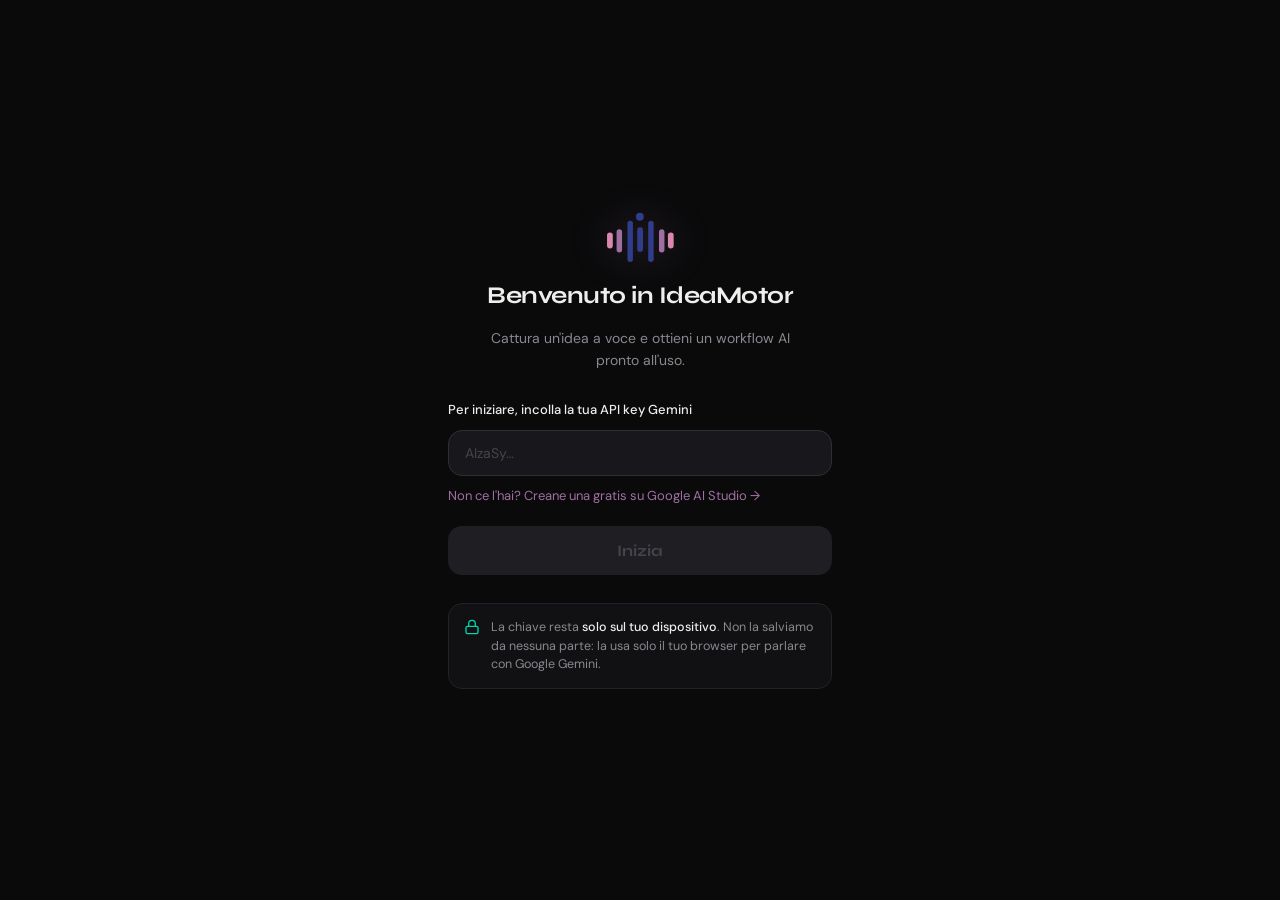
==== index.html @ ac47912d "feat: razionale app nell'empty-state della lista + bump v12 Empty-state: "Trasforma un'idea in un wo" ====
<!DOCTYPE html>
<html lang="it">
<head>
  <meta charset="UTF-8">
  <meta name="viewport" content="width=device-width, initial-scale=1.0, maximum-scale=1.0, user-scalable=no, viewport-fit=cover">
  <meta name="theme-color" content="#0A0A0B">
  <title>IdeaMotor</title>

  <!-- PWA -->
  <link rel="manifest" href="manifest.json">
  <meta name="apple-mobile-web-app-capable" content="yes">
  <meta name="apple-mobile-web-app-status-bar-style" content="black-translucent">
  <meta name="apple-mobile-web-app-title" content="IdeaMotor">
  <link rel="apple-touch-icon" href="icons/apple-touch-icon.png">

  <!-- Fonts -->
  <link rel="preconnect" href="https://fonts.googleapis.com">
  <link rel="preconnect" href="https://fonts.gstatic.com" crossorigin>
  <link href="https://fonts.googleapis.com/css2?family=Syne:wght@500;700;800&family=DM+Sans:opsz,wght@9..40,300;9..40,400;9..40,500&display=swap" rel="stylesheet">

  <link rel="stylesheet" href="css/style.css">
</head>
<body>
  <div id="app">

    <!-- ─── VIEW: BENVENUTO (primo accesso) ─── -->
    <div id="view-welcome" class="view">
      <div class="welcome-screen">
        <div class="welcome-hero">
          <svg class="welcome-logo" width="68" height="52" viewBox="20 60 472 360" fill="none">
            <circle cx="255.1" cy="99.2" r="27.3" fill="#303d8b"/>
            <g stroke-linecap="round">
              <line x1="256.8" y1="192.3" x2="256.8" y2="322.6" stroke="#303d8b" stroke-width="40"/>
              <line x1="187.9" y1="145.4" x2="187.9" y2="393.8" stroke="#303d8b" stroke-width="38"/>
              <line x1="112.5" y1="205.1" x2="112.5" y2="328.7" stroke="#a06fa2" stroke-width="38"/>
              <line x1="47.2"  y1="229.6" x2="47.2"  y2="299"   stroke="#d888ae" stroke-width="40"/>
              <line x1="331.8" y1="145.4" x2="331.8" y2="393.8" stroke="#303d8b" stroke-width="38"/>
              <line x1="406.8" y1="205.1" x2="406.8" y2="328.7" stroke="#a06fa2" stroke-width="38"/>
              <line x1="469.7" y1="229.6" x2="469.7" y2="299"   stroke="#d888ae" stroke-width="40"/>
            </g>
          </svg>
          <h1 class="welcome-title">Benvenuto in IdeaMotor</h1>
          <p class="welcome-sub">Cattura un'idea a voce e ottieni un workflow AI pronto all'uso.</p>
        </div>

        <div class="welcome-form">
          <label class="welcome-label" for="welcome-key">Per iniziare, incolla la tua API key Gemini</label>
          <input type="text" id="welcome-key" class="welcome-input" placeholder="AIzaSy…" autocomplete="off" spellcheck="false" autocapitalize="off">
          <a class="welcome-link" href="https://aistudio.google.com/app/apikey" target="_blank" rel="noopener">Non ce l'hai? Creane una gratis su Google AI Studio →</a>
          <button class="welcome-btn" id="btn-welcome-start" disabled>Inizia</button>
        </div>

        <div class="welcome-safety">
          <svg class="welcome-safety-icon" width="16" height="16" viewBox="0 0 24 24" fill="none" stroke="currentColor" stroke-width="2">
            <rect x="3" y="11" width="18" height="11" rx="2"/>
            <path d="M7 11V7a5 5 0 0 1 10 0v4"/>
          </svg>
          <p>La chiave resta <strong>solo sul tuo dispositivo</strong>. Non la salviamo da nessuna parte: la usa solo il tuo browser per parlare con Google Gemini.</p>
        </div>
      </div>
    </div>

    <!-- ─── VIEW: LISTA PROGETTI ─── -->
    <div id="view-list" class="view active">
      <header class="app-header">
        <div class="logo">
          <svg class="logo-icon" width="30" height="23" viewBox="20 60 472 360" fill="none">
            <circle cx="255.1" cy="99.2" r="27.3" fill="#303d8b"/>
            <g stroke-linecap="round">
              <line x1="256.8" y1="192.3" x2="256.8" y2="322.6" stroke="#303d8b" stroke-width="40"/>
              <line x1="187.9" y1="145.4" x2="187.9" y2="393.8" stroke="#303d8b" stroke-width="38"/>
              <line x1="112.5" y1="205.1" x2="112.5" y2="328.7" stroke="#a06fa2" stroke-width="38"/>
              <line x1="47.2"  y1="229.6" x2="47.2"  y2="299"   stroke="#d888ae" stroke-width="40"/>
              <line x1="331.8" y1="145.4" x2="331.8" y2="393.8" stroke="#303d8b" stroke-width="38"/>
              <line x1="406.8" y1="205.1" x2="406.8" y2="328.7" stroke="#a06fa2" stroke-width="38"/>
              <line x1="469.7" y1="229.6" x2="469.7" y2="299"   stroke="#d888ae" stroke-width="40"/>
            </g>
          </svg>
          <span class="logo-text">IdeaMotor</span>
        </div>
        <button class="api-chip" id="btn-settings" aria-label="API service">API service</button>
      </header>

      <main class="project-list" id="project-list">
        <div class="empty-state" id="empty-state">
          <div class="empty-pulse"></div>
          <p class="empty-title">Trasforma un'idea in un workflow AI</p>
          <p class="empty-sub">Dettala col microfono o scrivila con la matita: al resto pensa IdeaMotor.</p>
        </div>
      </main>

      <button class="fab fab-write" id="btn-write" aria-label="Scrivi un'idea">
        <svg width="24" height="24" viewBox="0 0 24 24" fill="none" stroke="currentColor" stroke-width="2">
          <path d="M12 20h9"/>
          <path d="M16.5 3.5a2.12 2.12 0 0 1 3 3L7 19l-4 1 1-4 12.5-12.5z"/>
        </svg>
      </button>
      <button class="fab" id="btn-capture" aria-label="Cattura idea">
        <svg width="26" height="26" viewBox="0 0 24 24" fill="none" stroke="currentColor" stroke-width="2">
          <path d="M12 1a3 3 0 0 0-3 3v8a3 3 0 0 0 6 0V4a3 3 0 0 0-3-3z"/>
          <path d="M19 10v2a7 7 0 0 1-14 0v-2"/>
          <line x1="12" y1="19" x2="12" y2="23"/>
          <line x1="8" y1="23" x2="16" y2="23"/>
        </svg>
      </button>
    </div>

    <!-- ─── VIEW: CATTURA ─── -->
    <div id="view-capture" class="view">
      <div class="capture-screen">
        <button class="close-capture-btn" id="btn-capture-close" aria-label="Chiudi">
          <svg width="18" height="18" viewBox="0 0 24 24" fill="none" stroke="currentColor" stroke-width="2">
            <line x1="18" y1="6" x2="6" y2="18"/><line x1="6" y1="6" x2="18" y2="18"/>
          </svg>
        </button>

        <div class="capture-top">
          <span class="capture-status" id="capture-status">In ascolto</span>
          <span class="capture-dot" id="capture-dot"></span>
        </div>

        <canvas id="waveform" class="waveform"></canvas>

        <p class="transcript" id="transcript-display">Inizia a parlare…</p>

        <button class="stop-btn" id="btn-stop-capture">
          <svg width="18" height="18" viewBox="0 0 24 24" fill="currentColor">
            <rect x="3" y="3" width="18" height="18" rx="3"/>
          </svg>
          Elabora idea
        </button>
      </div>
    </div>

    <!-- ─── VIEW: DETTAGLIO PROGETTO ─── -->
    <div id="view-detail" class="view">
      <header class="detail-header">
        <button class="icon-btn" id="btn-detail-back" aria-label="Indietro">
          <svg width="20" height="20" viewBox="0 0 24 24" fill="none" stroke="currentColor" stroke-width="2">
            <polyline points="15 18 9 12 15 6"/>
          </svg>
        </button>
        <span class="archetype-chip" id="detail-archetype-chip"></span>
        <button class="icon-btn danger" id="btn-delete-project" aria-label="Elimina progetto">
          <svg width="18" height="18" viewBox="0 0 24 24" fill="none" stroke="currentColor" stroke-width="1.8">
            <polyline points="3 6 5 6 21 6"/>
            <path d="M19 6l-1 14H6L5 6"/>
            <path d="M10 11v6"/><path d="M14 11v6"/>
            <path d="M9 6V4h6v2"/>
          </svg>
        </button>
      </header>
      <div class="detail-content" id="detail-content"></div>
    </div>

    <!-- ─── VIEW: SCRIVI IDEA ─── -->
    <div id="view-write" class="view">
      <header class="detail-header">
        <button class="icon-btn" id="btn-write-back" aria-label="Indietro">
          <svg width="20" height="20" viewBox="0 0 24 24" fill="none" stroke="currentColor" stroke-width="2">
            <polyline points="15 18 9 12 15 6"/>
          </svg>
        </button>
        <span class="write-title">Scrivi un'idea</span>
        <span style="width:38px"></span>
      </header>
      <div class="write-screen">
        <textarea id="write-input" class="write-input" placeholder="Descrivi la tua idea — anche solo qualche riga." rows="6"></textarea>
        <button class="save-btn" id="btn-write-process" disabled>Elabora idea</button>
      </div>
    </div>

    <!-- Processing overlay (globale: voce + testo) -->
    <div class="processing-overlay" id="processing-overlay">
      <div class="processing-inner">
        <div class="spinner"></div>
        <p>IdeaMotor sta elaborando…</p>
      </div>
    </div>

    <!-- ─── SETTINGS DRAWER ─── -->
    <div class="drawer-overlay" id="drawer-overlay"></div>
    <div class="settings-drawer" id="settings-drawer">
      <div class="drawer-handle"></div>
      <h2 class="drawer-title">Impostazioni</h2>

      <div class="settings-section">
        <h3 class="settings-section-title">API Keys</h3>
        <p class="settings-note">Le chiavi sono salvate <strong>solo localmente</strong> sul tuo dispositivo: non le salviamo da nessuna parte, le usa solo il tuo browser per parlare con i servizi AI.</p>
        <p class="settings-note">Il <strong>motore</strong> che interpreta le idee è <strong>Gemini</strong>. La possibilità di scegliere quale modello fa da motore (Claude, GPT, Perplexity) arriva a breve.</p>

        <div class="api-key-field">
          <label for="key-gemini">Gemini <span class="engine-badge">Motore</span></label>
          <div class="key-wrap">
            <input type="password" id="key-gemini" placeholder="AIzaSy…" autocomplete="off" spellcheck="false">
            <button class="show-key-btn" data-target="key-gemini" aria-label="Mostra/nascondi">
              <svg width="16" height="16" viewBox="0 0 24 24" fill="none" stroke="currentColor" stroke-width="2">
                <path d="M1 12s4-8 11-8 11 8 11 8-4 8-11 8-11-8-11-8z"/><circle cx="12" cy="12" r="3"/>
              </svg>
            </button>
          </div>
        </div>

        <div class="api-key-field">
          <label for="key-claude">Claude (Anthropic)</label>
          <div class="key-wrap">
            <input type="password" id="key-claude" placeholder="sk-ant-…" autocomplete="off" spellcheck="false">
            <button class="show-key-btn" data-target="key-claude" aria-label="Mostra/nascondi">
              <svg width="16" height="16" viewBox="0 0 24 24" fill="none" stroke="currentColor" stroke-width="2">
                <path d="M1 12s4-8 11-8 11 8 11 8-4 8-11 8-11-8-11-8z"/><circle cx="12" cy="12" r="3"/>
              </svg>
            </button>
          </div>
        </div>

        <div class="api-key-field">
          <label for="key-openai">OpenAI</label>
          <div class="key-wrap">
            <input type="password" id="key-openai" placeholder="sk-…" autocomplete="off" spellcheck="false">
            <button class="show-key-btn" data-target="key-openai" aria-label="Mostra/nascondi">
              <svg width="16" height="16" viewBox="0 0 24 24" fill="none" stroke="currentColor" stroke-width="2">
                <path d="M1 12s4-8 11-8 11 8 11 8-4 8-11 8-11-8-11-8z"/><circle cx="12" cy="12" r="3"/>
              </svg>
            </button>
          </div>
        </div>

        <div class="api-key-field">
          <label for="key-perplexity">Perplexity</label>
          <div class="key-wrap">
            <input type="password" id="key-perplexity" placeholder="pplx-…" autocomplete="off" spellcheck="false">
            <button class="show-key-btn" data-target="key-perplexity" aria-label="Mostra/nascondi">
              <svg width="16" height="16" viewBox="0 0 24 24" fill="none" stroke="currentColor" stroke-width="2">
                <path d="M1 12s4-8 11-8 11 8 11 8-4 8-11 8-11-8-11-8z"/><circle cx="12" cy="12" r="3"/>
              </svg>
            </button>
          </div>
        </div>

        <button class="save-btn" id="btn-save-keys">Salva</button>
      </div>

      <div class="settings-section">
        <h3 class="settings-section-title">Backup dello storico</h3>
        <p class="settings-note">I tuoi progetti restano <strong>solo sul dispositivo</strong>. Esporta un backup prima di reinstallare l'app o cambiare device, poi reimportalo per ripristinare lo storico.</p>
        <div style="display:flex; gap:10px;">
          <button class="save-btn" id="btn-export" style="flex:1">Esporta storico</button>
          <button class="save-btn" id="btn-import" style="flex:1">Importa storico</button>
        </div>
        <input type="file" id="import-file" accept="application/json,.json" hidden>
      </div>

      <div class="settings-section">
        <h3 class="settings-section-title">App</h3>
        <p class="settings-note settings-version">IdeaMotor v1.0 · HUB09 AI Lab · 2025</p>
      </div>
    </div>

  </div><!-- #app -->

  <script type="module" src="js/app.js"></script>
</body>
</html>
---- css/style.css ----
/* ── IdeaMotor Design System ── */
:root {
  --bg:        #0A0A0B;
  --surface:   #111113;
  --surface-2: #18181C;
  --surface-3: #1E1E23;
  --border:    #222228;
  --border-2:  #2E2E36;

  --accent:    #a06fa2;
  --accent-lo: rgba(160, 111, 162, 0.12);
  --accent-glow: rgba(160, 111, 162, 0.28);
  --accent-gradient: linear-gradient(135deg, #303d8b 0%, #a06fa2 100%);
  --success:   #00D4AA;
  --success-lo: rgba(0, 212, 170, 0.12);

  --text-1:    #EEEEED;
  --text-2:    #88888F;
  --text-3:    #44444A;

  --radius-sm: 8px;
  --radius-md: 14px;
  --radius-lg: 20px;
  --radius-xl: 28px;

  --font-display: 'Syne', system-ui, sans-serif;
  --font-body:    'DM Sans', system-ui, sans-serif;

  --safe-top:    env(safe-area-inset-top, 0px);
  --safe-bottom: env(safe-area-inset-bottom, 0px);
}

/* ── Reset ── */
*, *::before, *::after { box-sizing: border-box; margin: 0; padding: 0; }
html, body, #app { height: 100%; width: 100%; touch-action: manipulation; }

body {
  background: var(--bg);
  color: var(--text-1);
  font-family: var(--font-body);
  font-size: 15px;
  line-height: 1.55;
  -webkit-font-smoothing: antialiased;
  overflow: hidden;
}

/* ── Views ── */
.view {
  position: fixed;
  inset: 0;
  display: none;
  flex-direction: column;
  background: var(--bg);
  transform: translateX(100%);
  transition: transform 0.3s cubic-bezier(0.4, 0, 0.2, 1);
}
.view.active {
  display: flex;
  transform: translateX(0);
}

/* ── Welcome / Onboarding (primo accesso) ── */
.welcome-screen {
  flex: 1;
  overflow-y: auto;
  display: flex;
  flex-direction: column;
  justify-content: center;
  gap: 28px;
  width: 100%;
  max-width: 440px;
  margin: 0 auto;
  padding: calc(var(--safe-top) + 32px) 28px calc(var(--safe-bottom) + 32px);
}
.welcome-hero {
  display: flex;
  flex-direction: column;
  align-items: center;
  text-align: center;
  gap: 14px;
}
.welcome-logo { filter: drop-shadow(0 0 18px var(--accent-glow)); }
.welcome-title {
  font-family: var(--font-display);
  font-size: 24px;
  font-weight: 700;
  letter-spacing: -0.5px;
  color: var(--text-1);
}
.welcome-sub {
  font-size: 14px;
  color: var(--text-2);
  line-height: 1.55;
  max-width: 32ch;
}
.welcome-form { display: flex; flex-direction: column; }
.welcome-label {
  font-size: 13px;
  font-weight: 500;
  color: var(--text-1);
  margin-bottom: 10px;
}
.welcome-input {
  background: var(--surface-2);
  border: 1px solid var(--border-2);
  border-radius: var(--radius-md);
  padding: 14px 16px;
  color: var(--text-1);
  font-family: 'SF Mono', 'Fira Code', monospace;
  font-size: 14px;
  outline: none;
  transition: border-color 0.15s;
}
.welcome-input:focus { border-color: var(--accent); }
.welcome-input::placeholder { color: var(--text-3); font-family: var(--font-body); }
.welcome-link {
  font-size: 13px;
  color: var(--accent);
  text-decoration: none;
  margin-top: 10px;
  align-self: flex-start;
}
.welcome-btn {
  width: 100%;
  padding: 15px;
  background: var(--accent-gradient);
  border: none;
  border-radius: var(--radius-md);
  color: white;
  font-family: var(--font-display);
  font-size: 16px;
  font-weight: 700;
  cursor: pointer;
  margin-top: 20px;
  transition: opacity 0.15s, transform 0.1s;
  box-shadow: 0 4px 16px var(--accent-glow);
}
.welcome-btn:active { transform: scale(0.98); }
.welcome-btn:disabled {
  background: var(--surface-3);
  color: var(--text-3);
  cursor: not-allowed;
  box-shadow: none;
}
.welcome-safety {
  display: flex;
  gap: 11px;
  align-items: flex-start;
  background: var(--surface);
  border: 1px solid var(--border);
  border-radius: var(--radius-md);
  padding: 14px 15px;
}
.welcome-safety-icon { color: var(--success); flex-shrink: 0; margin-top: 1px; }
.welcome-safety p {
  font-size: 12.5px;
  color: var(--text-2);
  line-height: 1.5;
}
.welcome-safety strong { color: var(--text-1); font-weight: 500; }

/* ── Header actions (write + settings) ── */
.header-actions { display: flex; align-items: center; gap: 8px; }

/* ── Scrivi idea ── */
.write-title {
  font-family: var(--font-display);
  font-size: 16px;
  font-weight: 700;
  color: var(--text-1);
}
.write-screen {
  flex: 1;
  display: flex;
  flex-direction: column;
  gap: 14px;
  padding: 16px 20px calc(var(--safe-bottom) + 24px);
}
.write-input {
  flex: 1;
  min-height: 160px;
  background: var(--surface-2);
  border: 1px solid var(--border-2);
  border-radius: var(--radius-md);
  padding: 16px;
  color: var(--text-1);
  font-family: var(--font-body);
  font-size: 16px;
  line-height: 1.55;
  resize: none;
  outline: none;
  transition: border-color 0.15s;
}
.write-input:focus { border-color: var(--accent); }
.write-input::placeholder { color: var(--text-3); }

/* Disabled primary button (shared: welcome + write) — neutral grey, not faded orange */
.save-btn:disabled {
  background: var(--surface-3);
  color: var(--text-3);
  cursor: not-allowed;
  box-shadow: none;
}

/* ── App Header ── */
.app-header {
  display: flex;
  align-items: center;
  justify-content: space-between;
  padding: calc(var(--safe-top) + 16px) 20px 16px;
  border-bottom: 1px solid var(--border);
  flex-shrink: 0;
}
.logo {
  display: flex;
  align-items: center;
  gap: 9px;
}
.logo-text {
  font-family: var(--font-display);
  font-size: 18px;
  font-weight: 700;
  letter-spacing: -0.3px;
  color: var(--text-1);
}
.icon-btn {
  width: 38px;
  height: 38px;
  display: flex;
  align-items: center;
  justify-content: center;
  background: var(--surface-2);
  border: 1px solid var(--border);
  border-radius: var(--radius-sm);
  color: var(--text-2);
  cursor: pointer;
  transition: background 0.15s, color 0.15s;
  flex-shrink: 0;
}
.icon-btn:hover { background: var(--surface-3); color: var(--text-1); }
.icon-btn.danger:hover { color: #EF4444; border-color: rgba(239, 68, 68, 0.4); }

/* ── Project List ── */
.project-list {
  flex: 1;
  overflow-y: auto;
  padding: 16px 16px calc(var(--safe-bottom) + 90px);
  display: flex;
  flex-direction: column;
  gap: 10px;
}
.project-list::-webkit-scrollbar { display: none; }

/* ── Empty State ── */
.empty-state {
  flex: 1;
  display: flex;
  flex-direction: column;
  align-items: center;
  justify-content: center;
  gap: 12px;
  padding: 40px 20px;
}
.empty-pulse {
  width: 56px;
  height: 56px;
  border-radius: 50%;
  background: var(--accent-lo);
  border: 1.5px solid var(--accent-glow);
  position: relative;
  animation: pulse-ring 2.5s ease-in-out infinite;
}
.empty-pulse::after {
  content: '';
  position: absolute;
  inset: 14px;
  background: var(--accent);
  border-radius: 50%;
  opacity: 0.8;
}
@keyframes pulse-ring {
  0%, 100% { transform: scale(1); opacity: 1; }
  50% { transform: scale(1.1); opacity: 0.7; }
}
.empty-title {
  font-family: var(--font-display);
  font-size: 17px;
  font-weight: 700;
  color: var(--text-1);
}
.empty-sub {
  font-size: 14px;
  color: var(--text-2);
}

/* ── Project Card ── */
.project-card {
  background: var(--surface);
  border: 1px solid var(--border);
  border-radius: var(--radius-md);
  padding: 16px;
  cursor: pointer;
  transition: background 0.15s, border-color 0.15s, transform 0.1s;
  -webkit-tap-highlight-color: transparent;
}
.project-card:active { transform: scale(0.98); background: var(--surface-2); }

.card-top {
  display: flex;
  align-items: center;
  justify-content: space-between;
  margin-bottom: 10px;
}
.card-date {
  font-size: 12px;
  color: var(--text-3);
}
.card-title {
  font-family: var(--font-display);
  font-size: 17px;
  font-weight: 700;
  color: var(--text-1);
  margin-bottom: 6px;
  line-height: 1.25;
}
.card-sintesi {
  font-size: 13px;
  color: var(--text-2);
  line-height: 1.5;
  display: -webkit-box;
  -webkit-line-clamp: 2;
  -webkit-box-orient: vertical;
  overflow: hidden;
  margin-bottom: 12px;
}
.card-bottom {
  display: flex;
  align-items: center;
  justify-content: space-between;
}
.card-steps {
  font-size: 12px;
  color: var(--text-3);
}
.card-rating {
  font-size: 12px;
  font-weight: 500;
}

/* ── Archetype Chip ── */
.archetype-chip {
  display: inline-flex;
  align-items: center;
  padding: 3px 10px;
  border-radius: 20px;
  font-size: 11px;
  font-weight: 600;
  letter-spacing: 0.3px;
  text-transform: uppercase;
  border: 1px solid transparent;
}

/* ── FAB ── */
.fab {
  position: fixed;
  bottom: calc(var(--safe-bottom) + 24px);
  right: 24px;
  width: 62px;
  height: 62px;
  border-radius: 50%;
  background: var(--accent-gradient);
  border: none;
  color: white;
  display: flex;
  align-items: center;
  justify-content: center;
  cursor: pointer;
  box-shadow: 0 4px 24px var(--accent-glow), 0 2px 8px rgba(0,0,0,0.4);
  transition: transform 0.15s, box-shadow 0.15s;
  -webkit-tap-highlight-color: transparent;
}
.fab:active { transform: scale(0.92); box-shadow: 0 2px 12px var(--accent-glow); }
/* Secondary FAB (scrivi) — same treatment as the mic, placed to its left */
.fab-write { right: calc(24px + 62px + 16px); }

/* ── API service chip (header) ── */
.api-chip {
  background: var(--accent-gradient);
  color: white;
  border: none;
  border-radius: var(--radius-sm);
  padding: 9px 15px;
  font-family: var(--font-body);
  font-size: 13px;
  font-weight: 500;
  letter-spacing: 0.2px;
  cursor: pointer;
  flex-shrink: 0;
  -webkit-tap-highlight-color: transparent;
  transition: transform 0.1s;
}
.api-chip:active { transform: scale(0.96); }

/* ── Copia prompt ── */
.copy-prompt-btn {
  margin-top: 10px;
  background: var(--surface-2);
  border: 1px solid var(--border-2);
  border-radius: var(--radius-sm);
  color: var(--text-2);
  font-family: var(--font-body);
  font-size: 12.5px;
  padding: 7px 13px;
  cursor: pointer;
  -webkit-tap-highlight-color: transparent;
}
.copy-prompt-btn:active { background: var(--surface-3); color: var(--text-1); }

/* ── Capture Screen ── */
.capture-screen {
  flex: 1;
  display: flex;
  flex-direction: column;
  align-items: center;
  padding: calc(var(--safe-top) + 20px) 24px calc(var(--safe-bottom) + 32px);
  position: relative;
  overflow: hidden;
}
.close-capture-btn {
  align-self: flex-end;
  width: 36px;
  height: 36px;
  border-radius: 50%;
  background: var(--surface-2);
  border: 1px solid var(--border);
  color: var(--text-2);
  display: flex;
  align-items: center;
  justify-content: center;
  cursor: pointer;
  margin-bottom: 32px;
  -webkit-tap-highlight-color: transparent;
}
.capture-top {
  display: flex;
  align-items: center;
  gap: 8px;
  margin-bottom: 8px;
  align-self: flex-start;
}
.capture-status {
  font-family: var(--font-display);
  font-size: 13px;
  font-weight: 600;
  color: var(--text-2);
  letter-spacing: 0.5px;
  text-transform: uppercase;
}
.capture-dot {
  width: 7px;
  height: 7px;
  border-radius: 50%;
  background: var(--accent);
  animation: blink 1.2s ease-in-out infinite;
}
@keyframes blink {
  0%, 100% { opacity: 1; }
  50% { opacity: 0.2; }
}
.waveform {
  width: 100%;
  height: 140px;
  margin: 16px 0 24px;
  flex-shrink: 0;
}
.transcript {
  flex: 1;
  width: 100%;
  font-size: 16px;
  font-weight: 300;
  color: var(--text-1);
  line-height: 1.65;
  overflow-y: auto;
  padding-bottom: 16px;
  min-height: 80px;
}
.transcript::-webkit-scrollbar { display: none; }
.stop-btn {
  display: flex;
  align-items: center;
  gap: 10px;
  padding: 14px 28px;
  background: var(--accent);
  border: none;
  border-radius: var(--radius-xl);
  color: white;
  font-family: var(--font-display);
  font-size: 15px;
  font-weight: 700;
  cursor: pointer;
  letter-spacing: -0.2px;
  transition: transform 0.1s, box-shadow 0.1s;
  box-shadow: 0 4px 20px var(--accent-glow);
  -webkit-tap-highlight-color: transparent;
  flex-shrink: 0;
}
.stop-btn:active { transform: scale(0.96); }

/* ── Processing Overlay ── */
.processing-overlay {
  position: absolute;
  inset: 0;
  background: rgba(10, 10, 11, 0.9);
  backdrop-filter: blur(8px);
  display: flex;
  align-items: center;
  justify-content: center;
  opacity: 0;
  pointer-events: none;
  transition: opacity 0.25s;
}
.processing-overlay.visible { opacity: 1; pointer-events: all; }
.processing-inner {
  display: flex;
  flex-direction: column;
  align-items: center;
  gap: 16px;
}
.processing-inner p {
  font-size: 15px;
  color: var(--text-2);
}
.spinner {
  width: 40px;
  height: 40px;
  border: 2px solid var(--border-2);
  border-top-color: var(--accent);
  border-radius: 50%;
  animation: spin 0.8s linear infinite;
}
@keyframes spin { to { transform: rotate(360deg); } }

/* ── Detail Header ── */
.detail-header {
  display: flex;
  align-items: center;
  gap: 12px;
  padding: calc(var(--safe-top) + 16px) 20px 16px;
  border-bottom: 1px solid var(--border);
  flex-shrink: 0;
}
.detail-header .archetype-chip { flex: 1; }

/* ── Detail Content ── */
.detail-content {
  flex: 1;
  overflow-y: auto;
  padding: 20px 20px calc(var(--safe-bottom) + 32px);
}
.detail-content::-webkit-scrollbar { display: none; }
.detail-inner { display: flex; flex-direction: column; gap: 20px; }
.detail-title {
  font-family: var(--font-display);
  font-size: 26px;
  font-weight: 800;
  line-height: 1.15;
  letter-spacing: -0.5px;
  color: var(--text-1);
}
.detail-sintesi {
  font-size: 15px;
  color: var(--text-2);
  line-height: 1.65;
}

/* ── Consiglio Box ── */
.consiglio-box {
  background: var(--accent-lo);
  border: 1px solid var(--accent-glow);
  border-radius: var(--radius-md);
  padding: 16px;
}
.consiglio-label {
  display: block;
  font-size: 11px;
  font-weight: 600;
  letter-spacing: 0.5px;
  text-transform: uppercase;
  color: var(--accent);
  margin-bottom: 8px;
}
.consiglio-text {
  font-size: 14px;
  color: var(--text-1);
  line-height: 1.6;
}

/* ── Workflow Section ── */
.section-title {
  font-family: var(--font-display);
  font-size: 13px;
  font-weight: 700;
  letter-spacing: 0.8px;
  text-transform: uppercase;
  color: var(--text-3);
  margin-bottom: 12px;
}
.workflow-steps { display: flex; flex-direction: column; gap: 12px; }

.workflow-step {
  background: var(--surface);
  border: 1px solid var(--border);
  border-radius: var(--radius-md);
  padding: 16px;
}
.step-header {
  display: flex;
  align-items: center;
  gap: 10px;
  margin-bottom: 10px;
}
.step-number {
  width: 24px;
  height: 24px;
  border-radius: 50%;
  background: var(--surface-3);
  border: 1px solid var(--border-2);
  display: flex;
  align-items: center;
  justify-content: center;
  font-size: 11px;
  font-weight: 700;
  color: var(--text-2);
  flex-shrink: 0;
}
.step-tool {
  display: inline-flex;
  align-items: center;
  padding: 3px 10px;
  border-radius: 20px;
  font-size: 11px;
  font-weight: 600;
  letter-spacing: 0.3px;
  border: 1px solid transparent;
}
.step-azione {
  font-size: 14px;
  font-weight: 500;
  color: var(--text-1);
  margin-bottom: 10px;
  line-height: 1.45;
}
.step-prompt-details {
  margin-bottom: 10px;
}
.step-prompt-details summary {
  font-size: 12px;
  color: var(--text-2);
  cursor: pointer;
  user-select: none;
  padding: 6px 0;
  border-bottom: 1px solid var(--border);
  list-style: none;
  display: flex;
  align-items: center;
  gap: 6px;
}
.step-prompt-details summary::before {
  content: '›';
  font-size: 16px;
  transition: transform 0.2s;
}
.step-prompt-details[open] summary::before { transform: rotate(90deg); }
.step-prompt {
  margin-top: 10px;
  background: var(--surface-2);
  border: 1px solid var(--border);
  border-radius: var(--radius-sm);
  padding: 12px;
  font-size: 12px;
  font-family: 'SF Mono', 'Fira Code', monospace;
  color: var(--text-1);
  white-space: pre-wrap;
  word-break: break-word;
  line-height: 1.6;
}
.step-output {
  font-size: 13px;
  color: var(--text-2);
  line-height: 1.5;
}
.output-label {
  font-weight: 600;
  color: var(--text-3);
  text-transform: uppercase;
  font-size: 10px;
  letter-spacing: 0.5px;
  margin-right: 4px;
}

/* ── Rating Section ── */
.rating-section {
  padding-top: 4px;
}
.rating-sub {
  font-size: 13px;
  color: var(--text-2);
  margin-bottom: 16px;
}
.rating-buttons {
  display: flex;
  gap: 10px;
  flex-wrap: wrap;
}
.rating-btn {
  flex: 1;
  min-width: 90px;
  padding: 12px 8px;
  background: var(--surface);
  border: 1px solid var(--border);
  border-radius: var(--radius-md);
  color: var(--text-2);
  font-family: var(--font-body);
  font-size: 13px;
  font-weight: 500;
  cursor: pointer;
  text-align: center;
  transition: all 0.15s;
  -webkit-tap-highlight-color: transparent;
}
.rating-btn:active { transform: scale(0.96); }
.current-rating {
  margin-top: 12px;
  font-size: 13px;
  font-weight: 500;
}

/* ── Settings Drawer ── */
.drawer-overlay {
  position: fixed;
  inset: 0;
  background: rgba(0, 0, 0, 0.6);
  backdrop-filter: blur(4px);
  z-index: 90;
  opacity: 0;
  pointer-events: none;
  transition: opacity 0.3s;
}
.drawer-overlay.visible { opacity: 1; pointer-events: all; }

.settings-drawer {
  position: fixed;
  bottom: 0;
  left: 0;
  right: 0;
  background: var(--surface);
  border-top: 1px solid var(--border);
  border-radius: 20px 20px 0 0;
  z-index: 100;
  padding: 12px 24px calc(var(--safe-bottom) + 32px);
  transform: translateY(100%);
  transition: transform 0.35s cubic-bezier(0.4, 0, 0.2, 1);
  max-height: 90vh;
  overflow-y: auto;
}
.settings-drawer::-webkit-scrollbar { display: none; }
.settings-drawer.open { transform: translateY(0); }
.drawer-handle {
  width: 36px;
  height: 4px;
  background: var(--border-2);
  border-radius: 2px;
  margin: 0 auto 20px;
}
.drawer-title {
  font-family: var(--font-display);
  font-size: 20px;
  font-weight: 700;
  margin-bottom: 24px;
}
.settings-section { margin-bottom: 28px; }
.settings-section-title {
  font-size: 11px;
  font-weight: 600;
  letter-spacing: 0.8px;
  text-transform: uppercase;
  color: var(--text-3);
  margin-bottom: 12px;
}
.settings-note {
  font-size: 13px;
  color: var(--text-2);
  line-height: 1.55;
  margin-bottom: 16px;
}
.api-key-field {
  margin-bottom: 14px;
}
.api-key-field label {
  display: flex;
  align-items: center;
  gap: 8px;
  font-size: 13px;
  font-weight: 500;
  color: var(--text-2);
  margin-bottom: 6px;
}
.engine-badge {
  font-size: 10px;
  font-weight: 700;
  letter-spacing: 0.5px;
  text-transform: uppercase;
  background: var(--accent-lo);
  color: var(--accent);
  border: 1px solid var(--accent-glow);
  border-radius: 20px;
  padding: 1px 7px;
}
.key-wrap {
  display: flex;
  gap: 8px;
}
.key-wrap input {
  flex: 1;
  background: var(--surface-2);
  border: 1px solid var(--border);
  border-radius: var(--radius-sm);
  padding: 11px 14px;
  color: var(--text-1);
  font-family: 'SF Mono', 'Fira Code', monospace;
  font-size: 13px;
  outline: none;
  transition: border-color 0.15s;
}
.key-wrap input:focus { border-color: var(--accent); }
.key-wrap input::placeholder { color: var(--text-3); font-family: var(--font-body); }
.show-key-btn {
  width: 40px;
  height: 40px;
  background: var(--surface-2);
  border: 1px solid var(--border);
  border-radius: var(--radius-sm);
  color: var(--text-2);
  display: flex;
  align-items: center;
  justify-content: center;
  cursor: pointer;
  flex-shrink: 0;
}
.save-btn {
  width: 100%;
  padding: 14px;
  background: var(--accent-gradient);
  border: none;
  border-radius: var(--radius-md);
  color: white;
  font-family: var(--font-display);
  font-size: 15px;
  font-weight: 700;
  cursor: pointer;
  margin-top: 8px;
  transition: opacity 0.15s, transform 0.1s;
  box-shadow: 0 4px 16px var(--accent-glow);
}
.save-btn:active { transform: scale(0.98); }

.settings-version {
  opacity: 0.6;
  font-size: 12px;
  margin-bottom: 0;
}
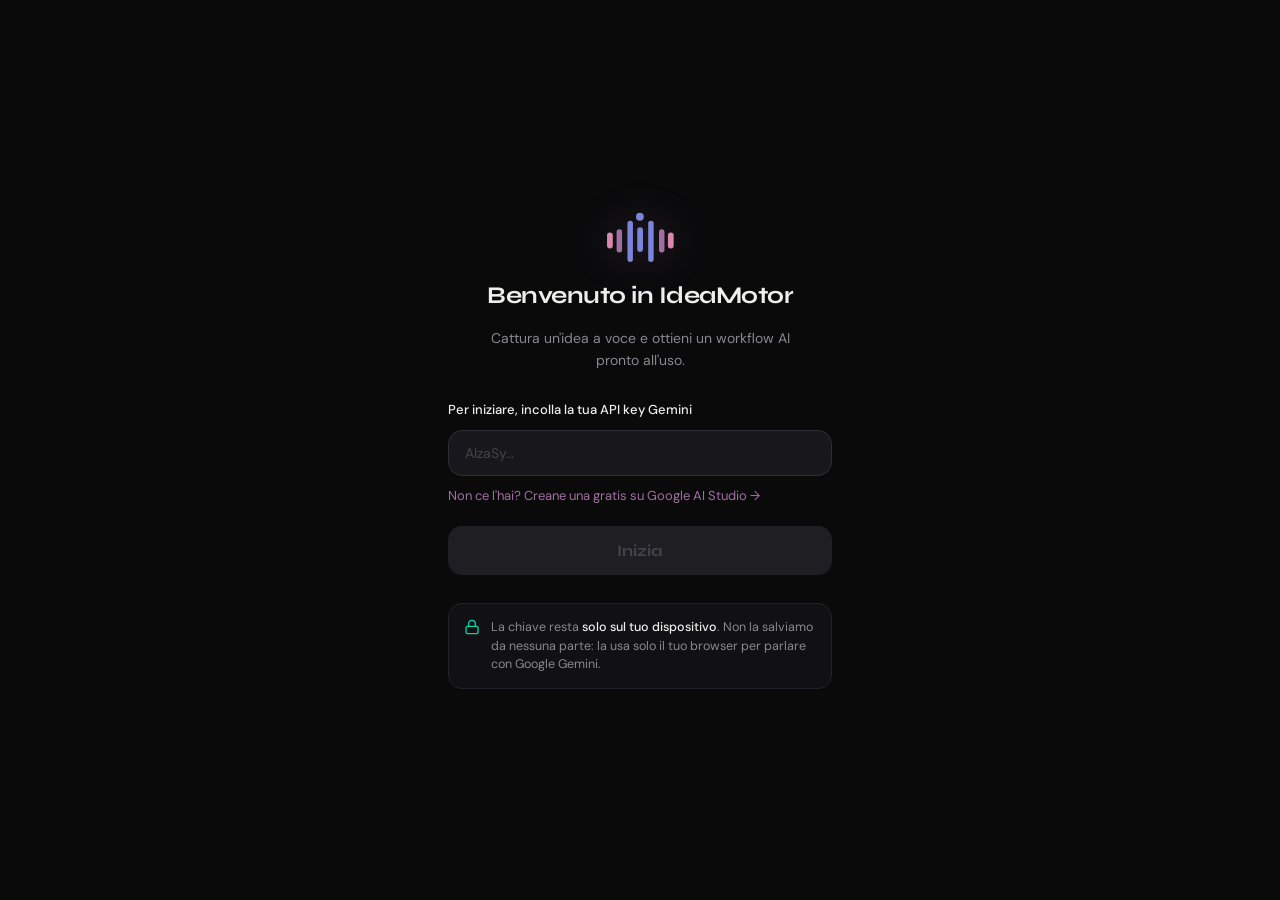
==== commit ac89dda6: "feat: revisione dettato + X impostazioni + loading animato + loghi pervinca (bump v15) - CORREZIONE:" ====
--- a/index.html
+++ b/index.html
@@ -28,13 +28,13 @@
       <div class="welcome-screen">
         <div class="welcome-hero">
           <svg class="welcome-logo" width="68" height="52" viewBox="20 60 472 360" fill="none">
-            <circle cx="255.1" cy="99.2" r="27.3" fill="#303d8b"/>
+            <circle cx="255.1" cy="99.2" r="27.3" fill="#7b84d8"/>
             <g stroke-linecap="round">
-              <line x1="256.8" y1="192.3" x2="256.8" y2="322.6" stroke="#303d8b" stroke-width="40"/>
-              <line x1="187.9" y1="145.4" x2="187.9" y2="393.8" stroke="#303d8b" stroke-width="38"/>
+              <line x1="256.8" y1="192.3" x2="256.8" y2="322.6" stroke="#7b84d8" stroke-width="40"/>
+              <line x1="187.9" y1="145.4" x2="187.9" y2="393.8" stroke="#7b84d8" stroke-width="38"/>
               <line x1="112.5" y1="205.1" x2="112.5" y2="328.7" stroke="#a06fa2" stroke-width="38"/>
               <line x1="47.2"  y1="229.6" x2="47.2"  y2="299"   stroke="#d888ae" stroke-width="40"/>
-              <line x1="331.8" y1="145.4" x2="331.8" y2="393.8" stroke="#303d8b" stroke-width="38"/>
+              <line x1="331.8" y1="145.4" x2="331.8" y2="393.8" stroke="#7b84d8" stroke-width="38"/>
               <line x1="406.8" y1="205.1" x2="406.8" y2="328.7" stroke="#a06fa2" stroke-width="38"/>
               <line x1="469.7" y1="229.6" x2="469.7" y2="299"   stroke="#d888ae" stroke-width="40"/>
             </g>
@@ -65,13 +65,13 @@
       <header class="app-header">
         <div class="logo">
           <svg class="logo-icon" width="30" height="23" viewBox="20 60 472 360" fill="none">
-            <circle cx="255.1" cy="99.2" r="27.3" fill="#303d8b"/>
+            <circle cx="255.1" cy="99.2" r="27.3" fill="#7b84d8"/>
             <g stroke-linecap="round">
-              <line x1="256.8" y1="192.3" x2="256.8" y2="322.6" stroke="#303d8b" stroke-width="40"/>
-              <line x1="187.9" y1="145.4" x2="187.9" y2="393.8" stroke="#303d8b" stroke-width="38"/>
+              <line x1="256.8" y1="192.3" x2="256.8" y2="322.6" stroke="#7b84d8" stroke-width="40"/>
+              <line x1="187.9" y1="145.4" x2="187.9" y2="393.8" stroke="#7b84d8" stroke-width="38"/>
               <line x1="112.5" y1="205.1" x2="112.5" y2="328.7" stroke="#a06fa2" stroke-width="38"/>
               <line x1="47.2"  y1="229.6" x2="47.2"  y2="299"   stroke="#d888ae" stroke-width="40"/>
-              <line x1="331.8" y1="145.4" x2="331.8" y2="393.8" stroke="#303d8b" stroke-width="38"/>
+              <line x1="331.8" y1="145.4" x2="331.8" y2="393.8" stroke="#7b84d8" stroke-width="38"/>
               <line x1="406.8" y1="205.1" x2="406.8" y2="328.7" stroke="#a06fa2" stroke-width="38"/>
               <line x1="469.7" y1="229.6" x2="469.7" y2="299"   stroke="#d888ae" stroke-width="40"/>
             </g>
@@ -174,7 +174,7 @@
     <div class="processing-overlay" id="processing-overlay">
       <div class="processing-inner">
         <div class="spinner"></div>
-        <p>IdeaMotor sta elaborando…</p>
+        <p id="processing-text">IdeaMotor sta elaborando…</p>
       </div>
     </div>
 
@@ -182,7 +182,14 @@
     <div class="drawer-overlay" id="drawer-overlay"></div>
     <div class="settings-drawer" id="settings-drawer">
       <div class="drawer-handle"></div>
-      <h2 class="drawer-title">Impostazioni</h2>
+      <div style="display:flex; align-items:center; justify-content:space-between;">
+        <h2 class="drawer-title">Impostazioni</h2>
+        <button class="icon-btn" id="btn-close-settings" aria-label="Chiudi impostazioni">
+          <svg width="20" height="20" viewBox="0 0 24 24" fill="none" stroke="currentColor" stroke-width="2">
+            <line x1="18" y1="6" x2="6" y2="18"/><line x1="6" y1="6" x2="18" y2="18"/>
+          </svg>
+        </button>
+      </div>
 
       <div class="settings-section">
         <h3 class="settings-section-title">API Keys</h3>
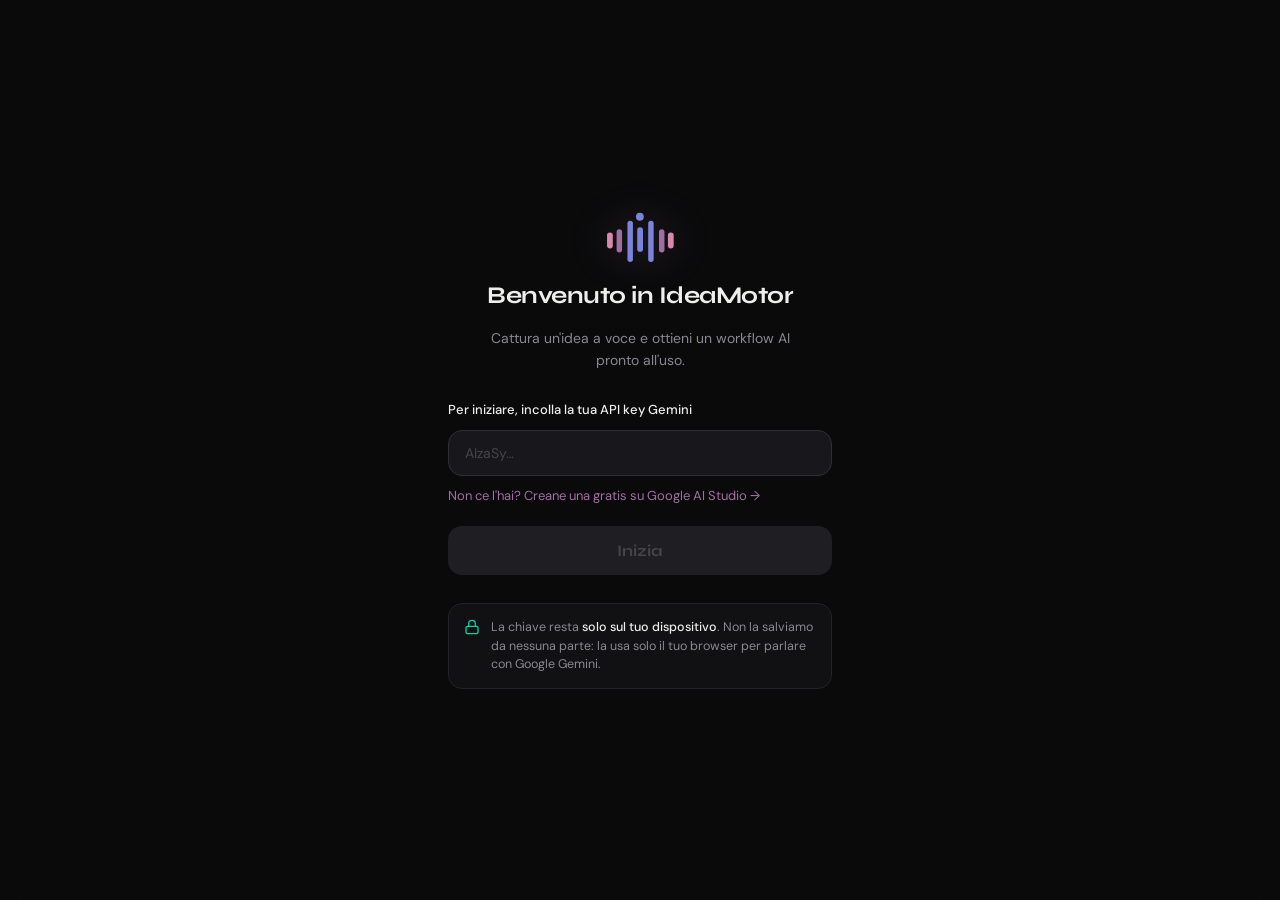
==== commit c454284e: "style: mini-guida backup da icona 'i' a CTA testuale verde sottolineata + bump v22 L'icona 'i' era t" ====
--- a/index.html
+++ b/index.html
@@ -78,7 +78,7 @@
           </svg>
           <span class="logo-text">IdeaMotor</span>
         </div>
-        <button class="api-chip" id="btn-settings" aria-label="API service">API service</button>
+        <button class="api-chip" id="btn-settings" aria-label="Impostazioni">Impostazioni</button>
       </header>
 
       <main class="project-list" id="project-list">
@@ -165,6 +165,7 @@
         <span style="width:38px"></span>
       </header>
       <div class="write-screen">
+        <p class="write-hint" id="write-hint" hidden>Io capisco tanto, ma a volte sulla dettatura sento male. Sentiti libero di correggere — o di proseguire senza modifiche.</p>
         <textarea id="write-input" class="write-input" placeholder="Descrivi la tua idea — anche solo qualche riga." rows="6"></textarea>
         <button class="save-btn" id="btn-write-process" disabled>Elabora idea</button>
       </div>
@@ -193,8 +194,8 @@
 
       <div class="settings-section">
         <h3 class="settings-section-title">API Keys</h3>
-        <p class="settings-note">Le chiavi sono salvate <strong>solo localmente</strong> sul tuo dispositivo: non le salviamo da nessuna parte, le usa solo il tuo browser per parlare con i servizi AI.</p>
-        <p class="settings-note">Il <strong>motore</strong> che interpreta le idee è <strong>Gemini</strong>. La possibilità di scegliere quale modello fa da motore (Claude, GPT, Perplexity) arriva a breve.</p>
+        <p class="settings-note">La chiave è salvata <strong>solo localmente</strong> sul tuo dispositivo: non la salviamo da nessuna parte, la usa solo il tuo browser per parlare con Gemini.</p>
+        <p class="settings-note">Il <strong>motore</strong> che interpreta le idee è <strong>Gemini</strong>.</p>
 
         <div class="api-key-field">
           <label for="key-gemini">Gemini <span class="engine-badge">Motore</span></label>
@@ -208,7 +209,7 @@
           </div>
         </div>
 
-        <div class="api-key-field">
+        <div class="api-key-field" hidden style="display:none">
           <label for="key-claude">Claude (Anthropic)</label>
           <div class="key-wrap">
             <input type="password" id="key-claude" placeholder="sk-ant-…" autocomplete="off" spellcheck="false">
@@ -220,7 +221,7 @@
           </div>
         </div>
 
-        <div class="api-key-field">
+        <div class="api-key-field" hidden style="display:none">
           <label for="key-openai">OpenAI</label>
           <div class="key-wrap">
             <input type="password" id="key-openai" placeholder="sk-…" autocomplete="off" spellcheck="false">
@@ -232,7 +233,7 @@
           </div>
         </div>
 
-        <div class="api-key-field">
+        <div class="api-key-field" hidden style="display:none">
           <label for="key-perplexity">Perplexity</label>
           <div class="key-wrap">
             <input type="password" id="key-perplexity" placeholder="pplx-…" autocomplete="off" spellcheck="false">
@@ -250,6 +251,7 @@
       <div class="settings-section">
         <h3 class="settings-section-title">Backup dello storico</h3>
         <p class="settings-note">I tuoi progetti restano <strong>solo sul dispositivo</strong>. Esporta un backup prima di reinstallare l'app o cambiare device, poi reimportalo per ripristinare lo storico.</p>
+        <button class="link-cta" id="btn-backup-info">Come funziona?</button>
         <div style="display:flex; gap:10px;">
           <button class="save-btn" id="btn-export" style="flex:1">Esporta storico</button>
           <button class="save-btn" id="btn-import" style="flex:1">Importa storico</button>
@@ -259,7 +261,69 @@
 
       <div class="settings-section">
         <h3 class="settings-section-title">App</h3>
-        <p class="settings-note settings-version">IdeaMotor v1.0 · HUB09 AI Lab · 2025</p>
+        <p class="settings-note settings-version">IdeaMotor v1.0 · rfs-design · 2026</p>
+      </div>
+    </div>
+
+    <!-- ─── INFO BACKUP (mini-guida) ─── -->
+    <div class="info-overlay" id="info-overlay"></div>
+    <div class="info-modal" id="info-modal">
+      <div class="info-modal-head">
+        <h3>Come funziona il backup</h3>
+        <button class="icon-btn" id="btn-info-close" aria-label="Chiudi">
+          <svg width="18" height="18" viewBox="0 0 24 24" fill="none" stroke="currentColor" stroke-width="2">
+            <line x1="18" y1="6" x2="6" y2="18"/><line x1="6" y1="6" x2="18" y2="18"/>
+          </svg>
+        </button>
+      </div>
+      <p class="info-body"><strong>I tuoi progetti vivono solo su questo dispositivo.</strong> Niente server, niente cloud: è privato. Ma vuol dire anche che se disinstalli l'app o cambi device, si cancellano. Il backup è la tua rete: <strong>Esporta storico</strong> salva tutto in un file (JSON), <strong>Importa storico</strong> lo rimette com'era.</p>
+      <div class="info-note" id="info-note-ios" hidden>
+        <span class="info-note-label">Su iPhone / iPad</span>
+        Per ripristinare, prima aggiungi l'app alla Home (in Safari: Condividi → Aggiungi a Home), aprila da lì, poi Importa. L'app sulla Home ha una memoria sua: se importi dentro Safari, non la ritrovi.
+      </div>
+      <div class="info-note" id="info-note-android" hidden>
+        <span class="info-note-label">Su Android</span>
+        Prima installa l'app (menu del browser → Installa app), aprila da lì, poi Importa.
+      </div>
+      <div class="info-note" id="info-note-desktop" hidden>
+        <span class="info-note-label">Su computer</span>
+        I dati vivono in questo browser. Esporta e importa il file JSON; se cambi browser o cancelli i dati del sito, ripristina dal backup.
+      </div>
+    </div>
+
+    <!-- ─── INSTALL BANNER (biscotto) ─── -->
+    <div class="install-banner" id="install-banner" hidden>
+      <div class="install-top">
+        <div class="install-icon">
+          <svg width="30" height="23" viewBox="20 60 472 360" fill="none">
+            <circle cx="255.1" cy="99.2" r="27.3" fill="#7b84d8"/>
+            <g stroke-linecap="round">
+              <line x1="256.8" y1="192.3" x2="256.8" y2="322.6" stroke="#7b84d8" stroke-width="40"/>
+              <line x1="187.9" y1="145.4" x2="187.9" y2="393.8" stroke="#7b84d8" stroke-width="38"/>
+              <line x1="112.5" y1="205.1" x2="112.5" y2="328.7" stroke="#a06fa2" stroke-width="38"/>
+              <line x1="47.2"  y1="229.6" x2="47.2"  y2="299"   stroke="#d888ae" stroke-width="40"/>
+              <line x1="331.8" y1="145.4" x2="331.8" y2="393.8" stroke="#7b84d8" stroke-width="38"/>
+              <line x1="406.8" y1="205.1" x2="406.8" y2="328.7" stroke="#a06fa2" stroke-width="38"/>
+              <line x1="469.7" y1="229.6" x2="469.7" y2="299"   stroke="#d888ae" stroke-width="40"/>
+            </g>
+          </svg>
+        </div>
+        <div class="install-text">
+          <p class="install-title">Installa IdeaMotor</p>
+          <p class="install-sub">Usala come un'app: accesso rapido, schermo pieno, e le tue idee sempre a portata.</p>
+        </div>
+        <button class="install-close" id="install-close" aria-label="Chiudi">
+          <svg width="18" height="18" viewBox="0 0 24 24" fill="none" stroke="currentColor" stroke-width="2">
+            <line x1="18" y1="6" x2="6" y2="18"/><line x1="6" y1="6" x2="18" y2="18"/>
+          </svg>
+        </button>
+      </div>
+      <div class="install-actions">
+        <button class="install-btn install-primary" id="install-accept">Installa</button>
+        <button class="install-btn install-secondary" id="install-dismiss">Non ora</button>
+      </div>
+      <div class="install-hint" id="install-ios-hint" hidden>
+        Tocca <strong>Condividi</strong> nella barra di Safari, poi <strong>“Aggiungi alla schermata Home”</strong>.
       </div>
     </div>
 
--- a/css/style.css
+++ b/css/style.css
@@ -869,3 +869,166 @@
   font-size: 12px;
   margin-bottom: 0;
 }
+
+/* ── Install banner (biscotto) ── */
+.install-banner {
+  position: fixed;
+  left: 12px;
+  right: 12px;
+  bottom: calc(14px + var(--safe-bottom));
+  z-index: 300;
+  max-width: 520px;
+  margin: 0 auto;
+  background: var(--surface-2);
+  border: 1px solid var(--border-2);
+  border-radius: var(--radius-lg);
+  padding: 16px;
+  box-shadow: 0 16px 44px rgba(0, 0, 0, 0.55);
+  transform: translateY(160%);
+  opacity: 0;
+  transition: transform 0.35s cubic-bezier(0.4, 0, 0.2, 1), opacity 0.35s;
+}
+.install-banner.visible { transform: translateY(0); opacity: 1; }
+.install-banner[hidden] { display: none; }
+
+.install-top { display: flex; align-items: flex-start; gap: 12px; }
+.install-icon {
+  width: 46px;
+  height: 46px;
+  border-radius: 12px;
+  background: #14121c;
+  display: flex;
+  align-items: center;
+  justify-content: center;
+  flex-shrink: 0;
+}
+.install-text { flex: 1; min-width: 0; }
+.install-title {
+  font-family: var(--font-display);
+  font-weight: 700;
+  color: var(--text-1);
+  font-size: 16px;
+}
+.install-sub {
+  color: var(--text-2);
+  font-size: 13.5px;
+  line-height: 1.45;
+  margin-top: 3px;
+}
+.install-close {
+  background: none;
+  border: none;
+  color: var(--text-2);
+  padding: 2px;
+  cursor: pointer;
+  flex-shrink: 0;
+}
+
+.install-actions { display: flex; gap: 10px; margin-top: 14px; }
+.install-btn {
+  flex: 1;
+  border: none;
+  border-radius: var(--radius-md);
+  padding: 12px;
+  font-family: var(--font-body);
+  font-weight: 600;
+  font-size: 14px;
+  cursor: pointer;
+}
+.install-primary {
+  background: var(--accent-gradient);
+  color: #fff;
+  box-shadow: 0 4px 16px var(--accent-glow);
+}
+.install-primary:active { transform: scale(0.98); }
+.install-secondary {
+  background: var(--surface-3);
+  color: var(--text-1);
+  border: 1px solid var(--border-2);
+}
+
+.install-hint {
+  margin-top: 12px;
+  color: var(--text-2);
+  font-size: 13px;
+  line-height: 1.5;
+  background: var(--surface-3);
+  border-radius: var(--radius-sm);
+  padding: 10px 12px;
+}
+.install-hint[hidden] { display: none; }
+.install-hint strong { color: var(--text-1); font-weight: 500; }
+
+/* ── Backup info (mini-guida) ── */
+.link-cta {
+  background: none;
+  border: none;
+  padding: 0;
+  margin-top: 8px;
+  color: var(--success);
+  font-family: var(--font-body);
+  font-size: 13px;
+  text-decoration: underline;
+  text-underline-offset: 2px;
+  cursor: pointer;
+}
+.link-cta:active { opacity: 0.7; }
+
+.info-overlay {
+  position: fixed;
+  inset: 0;
+  background: rgba(0, 0, 0, 0.6);
+  opacity: 0;
+  pointer-events: none;
+  transition: opacity 0.25s;
+  z-index: 400;
+}
+.info-overlay.visible { opacity: 1; pointer-events: auto; }
+
+.info-modal {
+  position: fixed;
+  left: 16px;
+  right: 16px;
+  bottom: calc(16px + var(--safe-bottom));
+  max-width: 480px;
+  margin: 0 auto;
+  z-index: 401;
+  background: var(--surface-2);
+  border: 1px solid var(--border-2);
+  border-radius: var(--radius-lg);
+  padding: 18px;
+  box-shadow: 0 16px 44px rgba(0, 0, 0, 0.55);
+  transform: translateY(160%);
+  opacity: 0;
+  transition: transform 0.35s cubic-bezier(0.4, 0, 0.2, 1), opacity 0.35s;
+}
+.info-modal.open { transform: translateY(0); opacity: 1; }
+
+.info-modal-head { display: flex; align-items: center; justify-content: space-between; margin-bottom: 10px; }
+.info-modal-head h3 { font-family: var(--font-display); font-weight: 700; font-size: 16px; color: var(--text-1); }
+.info-body { color: var(--text-2); font-size: 13.5px; line-height: 1.55; }
+.info-body strong { color: var(--text-1); font-weight: 500; }
+.info-note {
+  margin-top: 12px;
+  background: var(--accent-lo);
+  border-radius: var(--radius-sm);
+  padding: 10px 12px;
+  color: var(--text-2);
+  font-size: 13px;
+  line-height: 1.5;
+}
+.info-note[hidden] { display: none; }
+.info-note-label { display: block; color: var(--accent); font-weight: 500; font-size: 12px; margin-bottom: 3px; }
+
+/* ── Dictation review note ── */
+.write-hint {
+  color: var(--text-2);
+  font-size: 13px;
+  line-height: 1.5;
+  background: var(--accent-lo);
+  border: 1px solid var(--border);
+  border-radius: var(--radius-sm);
+  padding: 10px 12px;
+  margin-bottom: 12px;
+}
+.write-hint[hidden] { display: none; }
